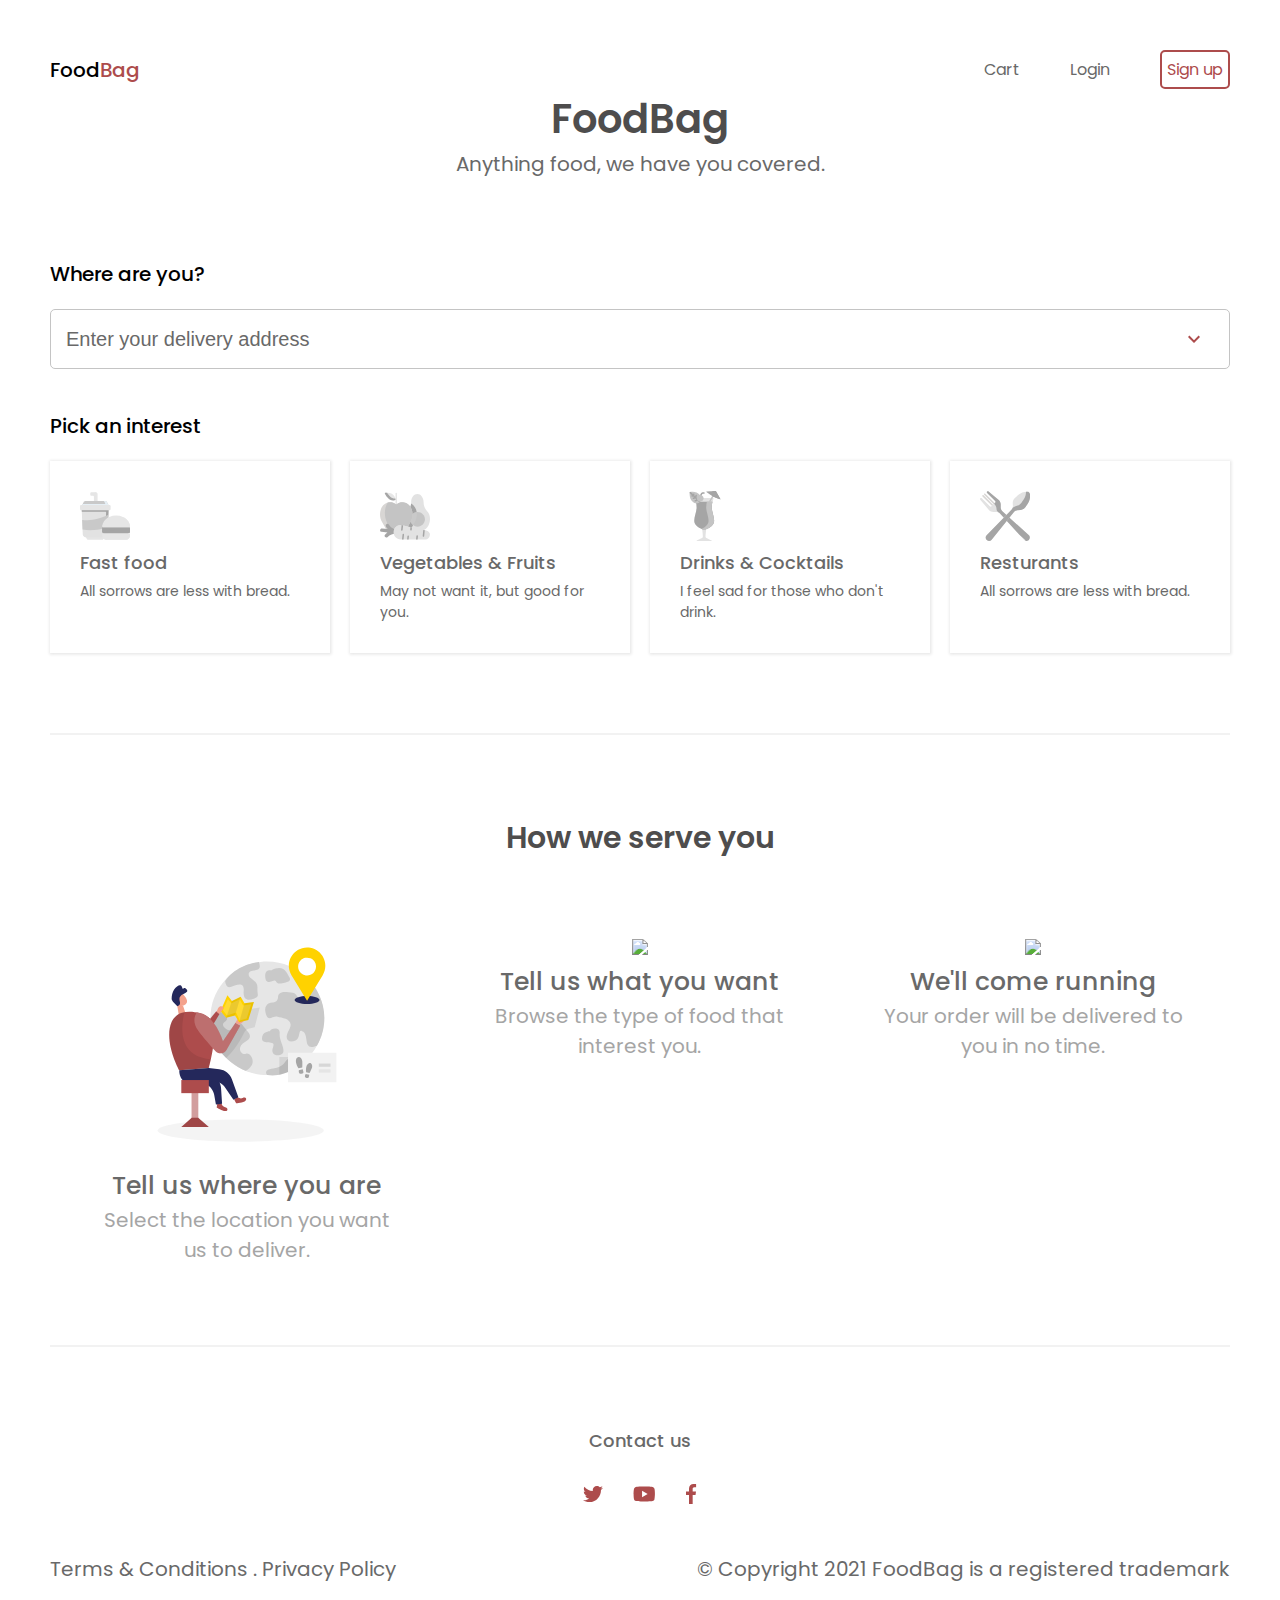
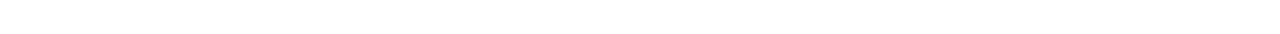
==== index.html @ c4487634 "touches" ====
<!DOCTYPE html>
<html lang="en">
  <head>
    <meta charset="UTF-8" />
    <title>Food eCommerce Web App</title>
    <link rel="stylesheet" href="../css/index.css" />
    <link
      href="https://fonts.googleapis.com/css2?family=Poppins:wght@400;500;600;700&display=swap"
      rel="stylesheet"
    />
    <meta content="width=device-width, initial-scale=1" name="viewport" />
  </head>
  <body>
    <!-- Beginning of Header section  !-->
    <header>
      <div id="logo">Food<span>Bag</span></div>
      <nav>
        <a href="#">Cart</a>
        <a href="#">Login</a>
        <a href="#">Sign up</a>
      </nav>
    </header>
    <!-- End of Header section  !-->

    <!-- Beginning of Interest and Address section !-->
    <main>
      <h1>FoodBag</h1>
      <p>Anything food, we have you covered.</p>

      <form id="form">
        <label for="address">Where are you?</label>
        <!--<input type="address" name="address" placeholder="Enter your delivery address" hidden>!-->
        <select
          id="address"
          name="address"
          placeholder="Enter your delivery address"
        >
          <option value="" default>Enter your delivery address</option>
          <option value="Bodija, Ibadan">Bodija, Ibadan</option>
          <option value="Idumota, Lagos">Idumota, Lagos</option>
          <option value="Alaba, Lagos">Alaba, Lagos</option>
          <option value="Ikorodu, Lagos">Ikorodu, Lagos</option>
        </select>
        <span class="span"></span>
      </form>

      <p>Pick an interest</p>
      <div class="options">
        <div class="opt-item">
          <img class="item-img" src="../assets/fast-food_disabled.svg" />
          <p>Fast food</p>
          <p>All sorrows are less with bread.</p>
        </div>

        <div class="opt-item">
          <img
            class="item-img"
            src="../assets/Vegetables _ Drinks_disabled.svg"
          />
          <p>Vegetables & Fruits</p>
          <p>May not want it, but good for you.</p>
        </div>

        <div class="opt-item">
          <img
            class="item-img"
            src="../assets/Drinks _ Cocktails_disabled.svg"
          />
          <p>Drinks & Cocktails</p>
          <p>I feel sad for those who don't drink.</p>
        </div>

        <div class="opt-item">
          <img class="item-img" src="../assets/resturant_disabled.svg" />
          <p>Resturants</p>
          <p>All sorrows are less with bread.</p>
        </div>
      </div>
      <!-- End of Interest and Address section !-->

      <!-- Beginning of Service Section !-->
      <div class="line"></div>
      <h2>How we serve you</h2>
      <div class="location">
        <div class="location-item">
          <img src="../assets/Illustration_1.svg" />
          <h3>Tell us where you are</h3>
          <p>Select the location you want us to deliver.</p>
        </div>
        <div class="location-item">
          <img src="../assets/Illustration_2.svg" />
          <h3>Tell us what you want</h3>
          <p>Browse the type of food that interest you.</p>
        </div>
        <div class="location-item">
          <img src="../assets/Illustration_3.svg" />
          <h3>We&apos;ll come running</h3>
          <p>Your order will be delivered to you in no time.</p>
        </div>
      </div>
      <!-- Beginning of Service Section !-->
      <div class="line"></div>
      <footer>
        <p>Contact us</p>
        <div class="social-icons">
          <img src="../assets/twitter 2.svg" />
          <img src="../assets/youtube 1.svg" />
          <img src="../assets/facebook-f 1.svg" />
        </div>
        <div class="copyright">
          <p>Terms & Conditions . Privacy Policy</p>
          <p>&copy; Copyright 2021 FoodBag is a registered trademark</p>
        </div>
      </footer>
    </main>
    <script src="../js/index.js"></script>
  </body>
</html>
---- css/index.css ----
*,*::after,*::before{
    margin:0;
    padding:0;
    box-sizing: border-box;
}
html{
    font-size: 16px;
}
body{
    font-family: 'Poppins', sans-serif;
    font-weight: 400;
    font-size: 1.25rem;
    color:#696969;
    padding: 3.125rem;
}
main{
    margin:auto;
}
/** Beginning of styling of the Header section **/
header{
    display: flex;
    justify-content:space-between;
    align-items: center;
}
/**Logo**/
#logo{
    font-weight: 500;
    color: #000;
}
#logo span{
    color: #AD4C4C;
}
/**Navbar**/
nav{
    display: flex;
    gap: 3.125rem;
    align-items: center;
    font-size: 1rem;
}
a{
    text-decoration: none;
    color:inherit;
}
nav a:last-child{
    border:0.125rem solid #AD4C4C;
    border-radius: 5px;
    color:#AD4C4C;
    padding:5px;
}
/** End of styling of the Header section **/

/** Beginning of styling of the Main section **/

/** Beginning of styling of the Header section **/
h1, h1 + p, h2, footer > p{
    text-align: center;
}
h1{
    font-size: 2.5rem;
    font-weight: 600;
    color: #4E4D4D;
}
form{
    margin-top: 5rem;
}
label{
    color: #000;
    font-weight: 500;
}
#address{
    width: 100%;
    height: 3.75rem;
    margin-top:1.25rem;
    padding:0.9375rem;
    color: inherit;
    font-size: inherit;
    border: 0.0625rem solid #C4C4C4;
    border-radius: 5px;
}
select{
    background: url(../assets/keyboard_arrow_down.svg) no-repeat 98%;
    appearance: none;
}
main > p:nth-of-type(2){
    color: #000;
    font-weight: 500;
    margin: 2.625rem 0 1.25rem;
}
.options{
    display: flex;
    gap: 20px;
}
.opt-item{
    width: 18.4375rem;
    box-shadow: 0 0 3px 1.5px rgba(0, 0, 0, 0.10);
    padding: 1.875rem;
}
.opt-item p:nth-of-type(1){
    font-size: 1.125rem;
    font-weight: 500;
}
.opt-item p:nth-of-type(2){
    margin-top: 0.3125rem;
    font-size: 0.875rem;
}
/** End of styling of the Header section **/

/** Beginning of styling of the Service section **/
.line{
    border-top: 0.125rem solid #F2F2F2;
    margin:5rem 0;
}
h2{
    font-size: 1.875rem;
    font-weight: 600;
    color: #4E4D4D;
    margin-bottom: 4.5rem;
}
.location{
    display: flex;
    justify-content: space-around;
}
.location-item{
    width: 18.75rem;
    text-align: center;
}
h3{
    font-size: 1.5625rem;
    font-weight: 500;
}
.location p{
    color: #A5A5A5;
}
/** End of styling of the Service section **/

/** Beginning of styling of the Footer section **/
footer > p{
    font-size: 1.125rem;
    font-weight: 500;
    margin-bottom: 1.875rem;
}
.social-icons{
    display: flex;
    justify-content: center;
    gap: 1.875rem;
    margin-bottom: 3.125rem;
}
.copyright{
    display: flex;
    justify-content: space-between;
}
/** End of styling of the Footer section **/

@media (max-width: 768px)  {
    html{
        font-size: 14px;
    }
/*body{
    padding:0;
}*/
main{
    text-align: start;
}
header{
    margin-bottom: 2.5rem;
}
form{
    margin-top: 3rem;
}
nav{
    gap: 10px;
    justify-content: space-between;
}
h1, h1 + p{
    text-align: start;
}
.options, .copyright, .location{
    flex-direction: column;
}
.location-item, .opt-item{
    width:100%;
}
.copyright p{
    text-align: center;
}
.copyright{
    gap: 20px;
}
}

@media (max-width: 360px) {
   header{
       flex-direction: column;
       align-items: center;
       gap: 15px;
   }
   h1, h1 + p{
    text-align: center;
}
   input{
       width:100%;
   }
   .location-item > img{
    width: 150px;
}
}
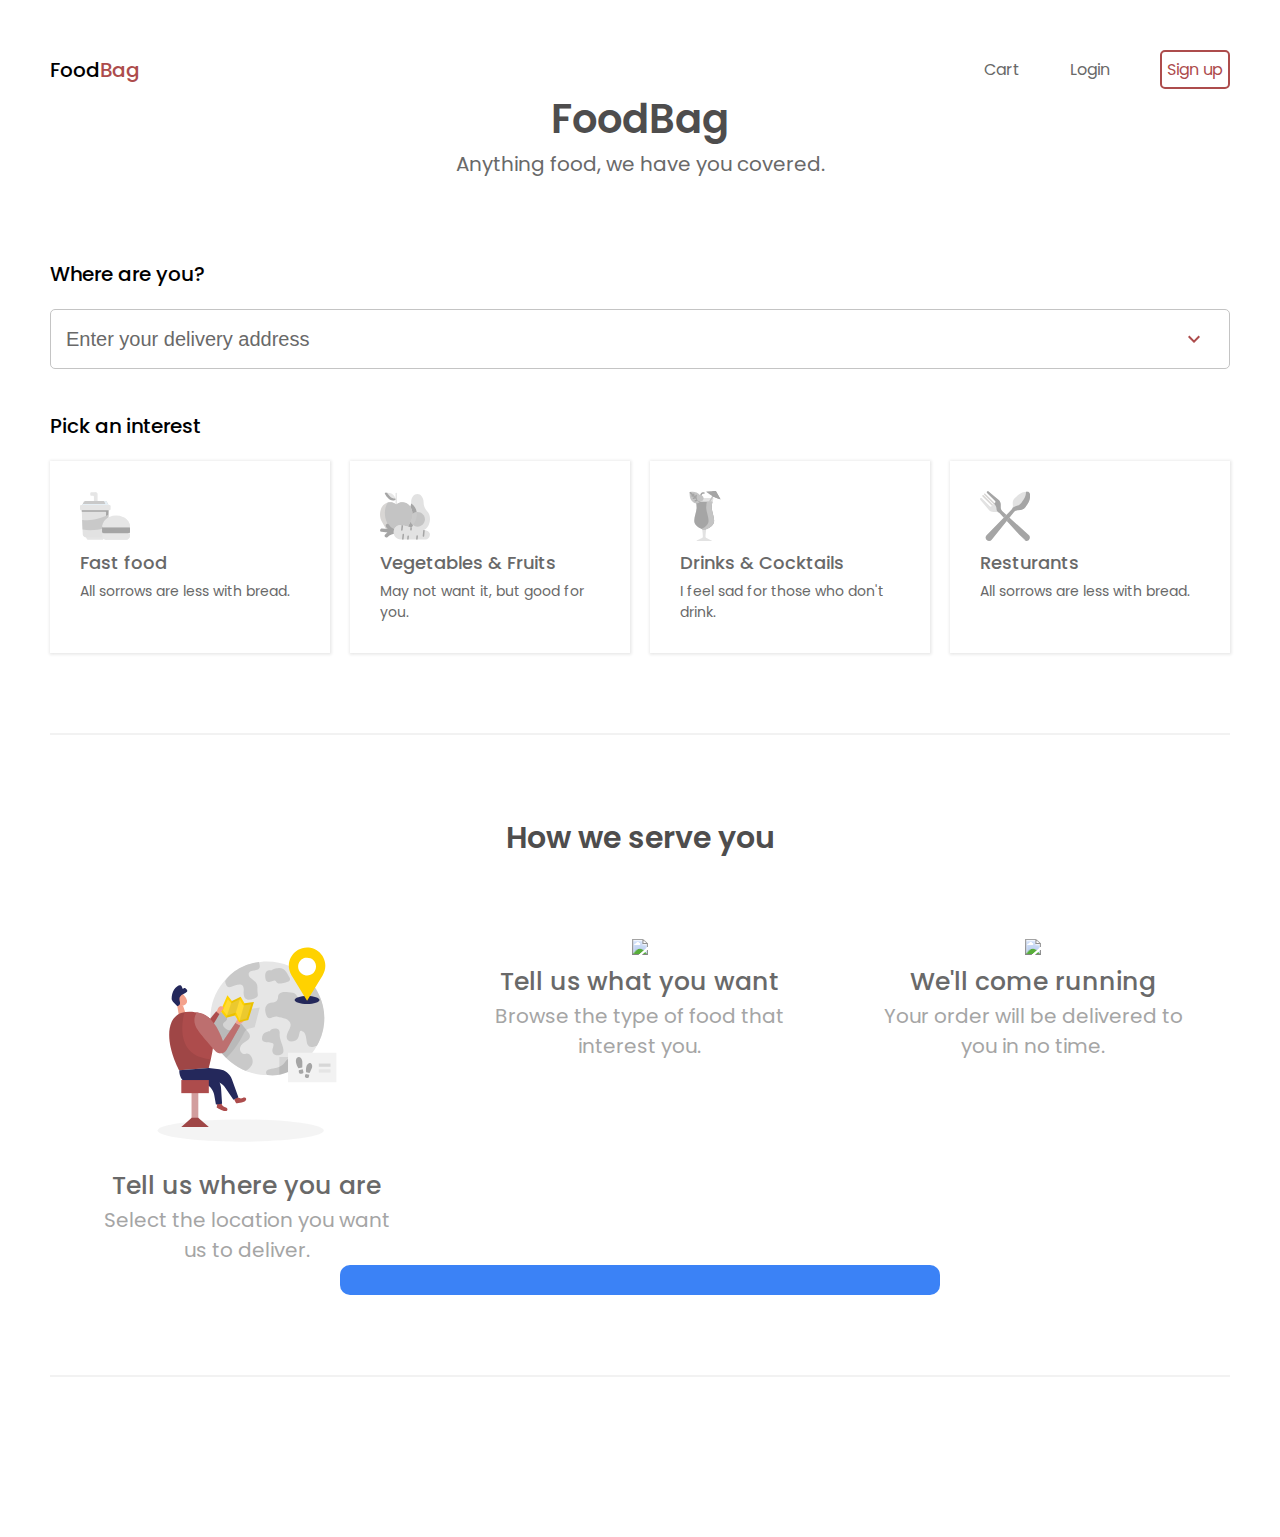
==== commit bededb6b: "element for dymanic meals" ====
--- a/index.html
+++ b/index.html
@@ -98,10 +98,17 @@
           <p>Your order will be delivered to you in no time.</p>
         </div>
       </div>
+
+      <div class="progress-container">
+        <div class="progress"></div>
+      </div>
       <!-- Beginning of Service Section !-->
       <div class="line"></div>
       <footer>
-        <p>Contact us</p>
+          <div class="progress-container"></div>
+            <div class="progress"></div>
+           </div>
+        <!-- <p>Contact us</p>
         <div class="social-icons">
           <img src="../assets/twitter 2.svg" />
           <img src="../assets/youtube 1.svg" />
@@ -110,9 +117,10 @@
         <div class="copyright">
           <p>Terms & Conditions . Privacy Policy</p>
           <p>&copy; Copyright 2021 FoodBag is a registered trademark</p>
-        </div>
+        </div> -->
       </footer>
     </main>
-    <script src="../js/index.js"></script>
+    <script type="module" src="../js/index.js"></script>
+    <script type="module" src="./js/constants.js"></script>
   </body>
 </html>
--- a/css/index.css
+++ b/css/index.css
@@ -149,6 +149,39 @@
     display: flex;
     justify-content: space-between;
 }
+
+.progress-container{
+  margin: auto;
+  width: 100%;
+  max-width: 600px;
+  height: 30px;
+  /* border-radius: 10px; */
+}
+
+.progress{
+    height: 100%;
+    border-radius: 10px;
+     /* background-image: repeating-linear-gradient(
+        135deg,
+        #3b82f6, /* Tailwind bg-blue-600 
+        #3b82f6 10px,
+        #e5e7eb 10px,
+        #e5e7eb 20px
+      ); */
+      background-color: #3b82f6;
+    color: "#fff";
+    animation: progressAnimation 10s linear forwards;
+}
+
+  @keyframes progressAnimation {
+      from {
+        width: 0; /* Start from 0% */
+      }
+      to {
+        width: 100%; /* End at 100% */
+        text-align: center;
+      }
+    }
 /** End of styling of the Footer section **/
 
 @media (max-width: 768px)  {
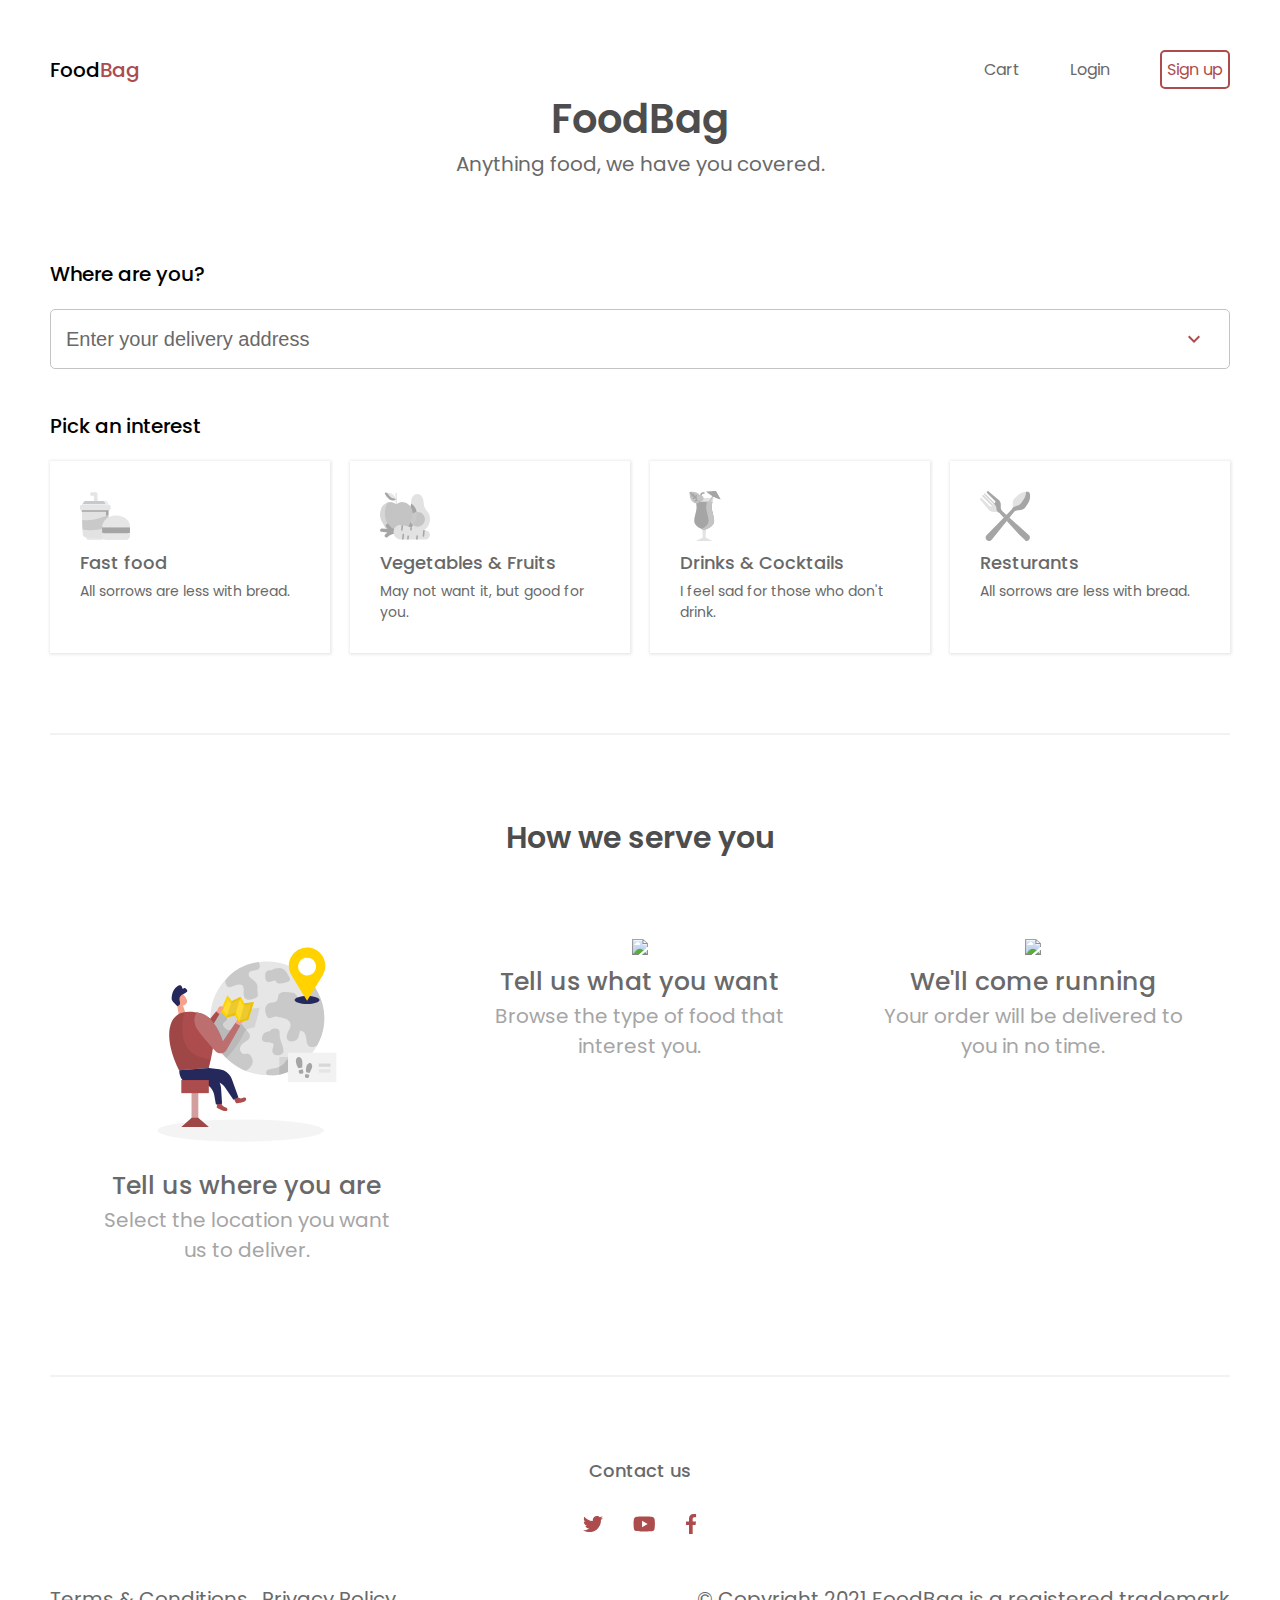
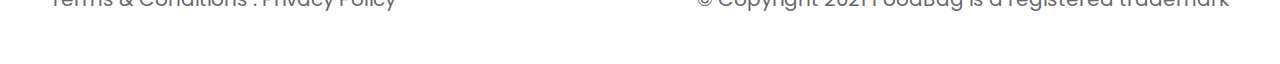
==== commit 13c3d42e: "more dynamic buttons added" ====
--- a/index.html
+++ b/index.html
@@ -105,10 +105,7 @@
       <!-- Beginning of Service Section !-->
       <div class="line"></div>
       <footer>
-          <div class="progress-container"></div>
-            <div class="progress"></div>
-           </div>
-        <!-- <p>Contact us</p>
+        <p>Contact us</p>
         <div class="social-icons">
           <img src="../assets/twitter 2.svg" />
           <img src="../assets/youtube 1.svg" />
@@ -117,7 +114,7 @@
         <div class="copyright">
           <p>Terms & Conditions . Privacy Policy</p>
           <p>&copy; Copyright 2021 FoodBag is a registered trademark</p>
-        </div> -->
+        </div>
       </footer>
     </main>
     <script type="module" src="../js/index.js"></script>
--- a/css/index.css
+++ b/css/index.css
@@ -157,31 +157,6 @@
   height: 30px;
   /* border-radius: 10px; */
 }
-
-.progress{
-    height: 100%;
-    border-radius: 10px;
-     /* background-image: repeating-linear-gradient(
-        135deg,
-        #3b82f6, /* Tailwind bg-blue-600 
-        #3b82f6 10px,
-        #e5e7eb 10px,
-        #e5e7eb 20px
-      ); */
-      background-color: #3b82f6;
-    color: "#fff";
-    animation: progressAnimation 10s linear forwards;
-}
-
-  @keyframes progressAnimation {
-      from {
-        width: 0; /* Start from 0% */
-      }
-      to {
-        width: 100%; /* End at 100% */
-        text-align: center;
-      }
-    }
 /** End of styling of the Footer section **/
 
 @media (max-width: 768px)  {
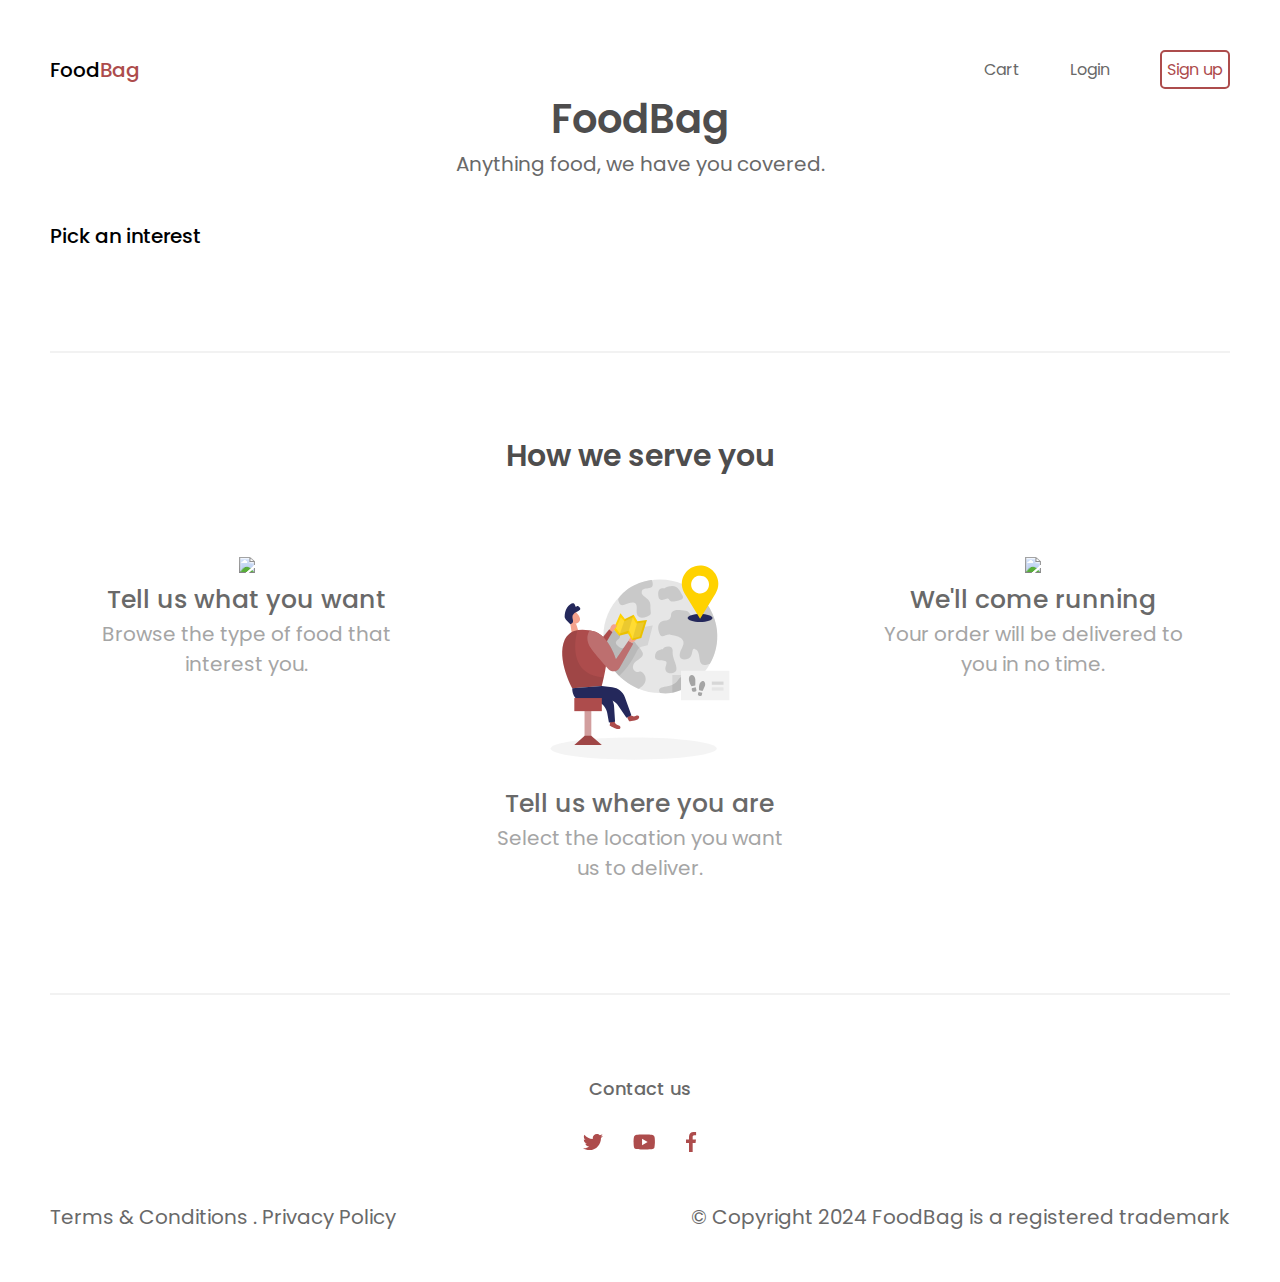
==== commit 53010f39: "meals by category implementation" ====
--- a/index.html
+++ b/index.html
@@ -27,9 +27,9 @@
       <h1>FoodBag</h1>
       <p>Anything food, we have you covered.</p>
 
-      <form id="form">
+      <!-- <form id="form">
         <label for="address">Where are you?</label>
-        <!--<input type="address" name="address" placeholder="Enter your delivery address" hidden>!-->
+        <input type="address" name="address" placeholder="Enter your delivery address" hidden>
         <select
           id="address"
           name="address"
@@ -42,39 +42,11 @@
           <option value="Ikorodu, Lagos">Ikorodu, Lagos</option>
         </select>
         <span class="span"></span>
-      </form>
+      </form> -->
 
       <p>Pick an interest</p>
       <div class="options">
-        <div class="opt-item">
-          <img class="item-img" src="../assets/fast-food_disabled.svg" />
-          <p>Fast food</p>
-          <p>All sorrows are less with bread.</p>
-        </div>
 
-        <div class="opt-item">
-          <img
-            class="item-img"
-            src="../assets/Vegetables _ Drinks_disabled.svg"
-          />
-          <p>Vegetables & Fruits</p>
-          <p>May not want it, but good for you.</p>
-        </div>
-
-        <div class="opt-item">
-          <img
-            class="item-img"
-            src="../assets/Drinks _ Cocktails_disabled.svg"
-          />
-          <p>Drinks & Cocktails</p>
-          <p>I feel sad for those who don't drink.</p>
-        </div>
-
-        <div class="opt-item">
-          <img class="item-img" src="../assets/resturant_disabled.svg" />
-          <p>Resturants</p>
-          <p>All sorrows are less with bread.</p>
-        </div>
       </div>
       <!-- End of Interest and Address section !-->
 
@@ -83,14 +55,14 @@
       <h2>How we serve you</h2>
       <div class="location">
         <div class="location-item">
+          <img src="../assets/Illustration_2.svg" />
+          <h3>Tell us what you want</h3>
+          <p>Browse the type of food that interest you.</p>
+        </div>
+        <div class="location-item">
           <img src="../assets/Illustration_1.svg" />
           <h3>Tell us where you are</h3>
           <p>Select the location you want us to deliver.</p>
-        </div>
-        <div class="location-item">
-          <img src="../assets/Illustration_2.svg" />
-          <h3>Tell us what you want</h3>
-          <p>Browse the type of food that interest you.</p>
         </div>
         <div class="location-item">
           <img src="../assets/Illustration_3.svg" />
@@ -113,7 +85,7 @@
         </div>
         <div class="copyright">
           <p>Terms & Conditions . Privacy Policy</p>
-          <p>&copy; Copyright 2021 FoodBag is a registered trademark</p>
+          <p>&copy; Copyright 2024 FoodBag is a registered trademark</p>
         </div>
       </footer>
     </main>
--- a/css/index.css
+++ b/css/index.css
@@ -89,19 +89,27 @@
 .options{
     display: flex;
     gap: 20px;
+    flex-wrap: wrap;
 }
 .opt-item{
     width: 18.4375rem;
     box-shadow: 0 0 3px 1.5px rgba(0, 0, 0, 0.10);
     padding: 1.875rem;
+    cursor: pointer;
+}
+.item-img{
+     width: 100%;
+     align-self: center;
 }
 .opt-item p:nth-of-type(1){
     font-size: 1.125rem;
     font-weight: 500;
+    color: #AD4C4C;
 }
 .opt-item p:nth-of-type(2){
     margin-top: 0.3125rem;
     font-size: 0.875rem;
+    color: #696969;
 }
 /** End of styling of the Header section **/
 
@@ -144,6 +152,9 @@
     justify-content: center;
     gap: 1.875rem;
     margin-bottom: 3.125rem;
+}
+.social-icons img{
+    cursor: pointer;
 }
 .copyright{
     display: flex;
